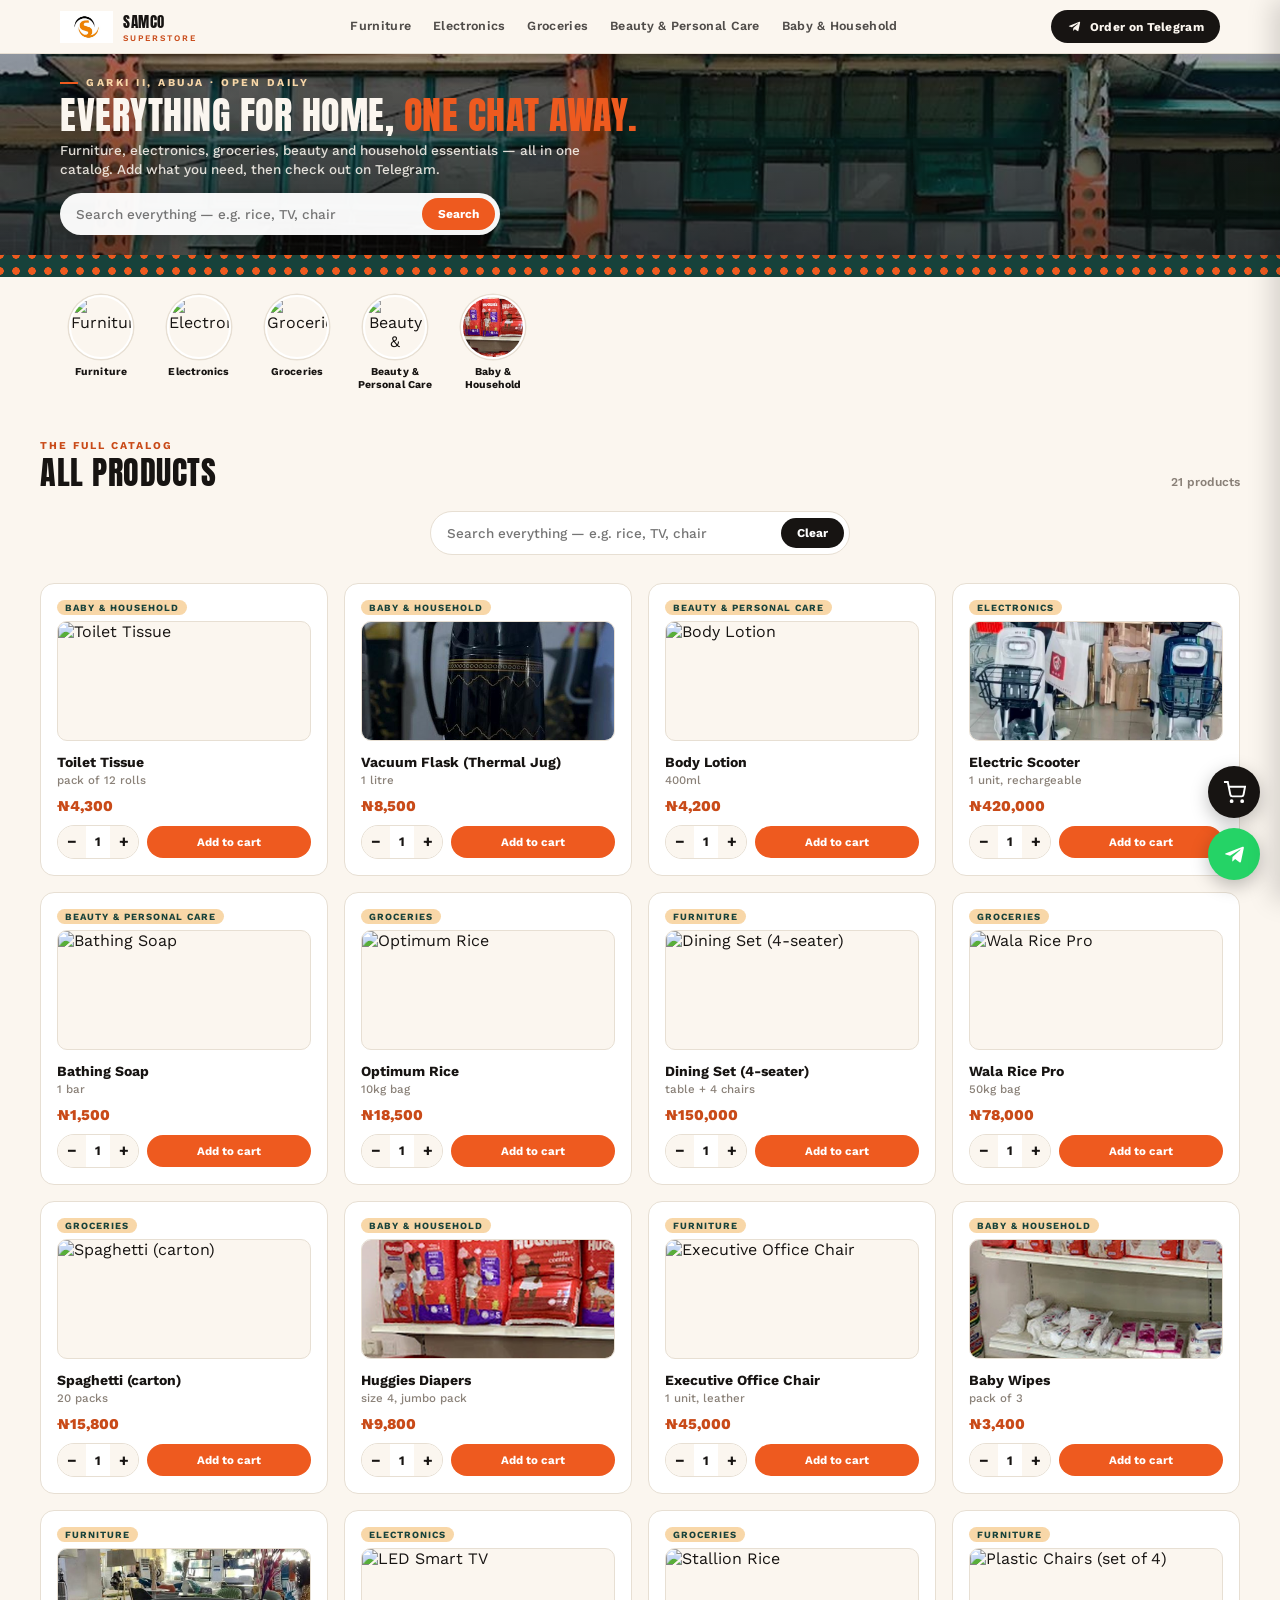
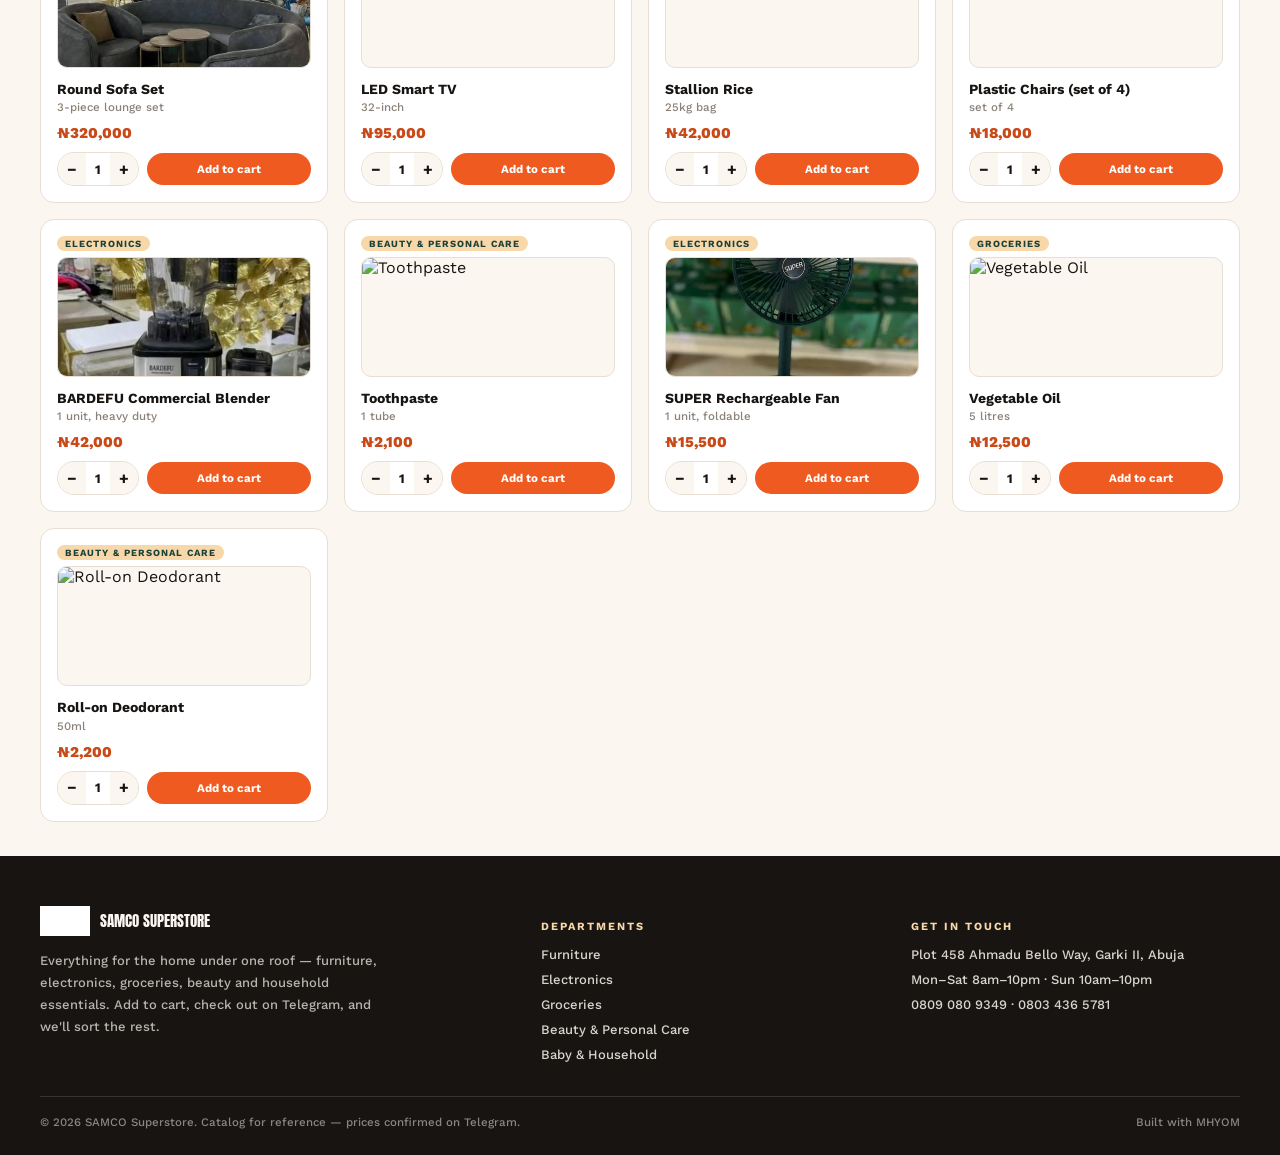
==== index.html @ 0a46cebc "Deploy static site directly from root" ====
<!DOCTYPE html>
<html lang="en">
<head>
<meta charset="UTF-8">
<meta name="viewport" content="width=device-width, initial-scale=1.0">
<title>SAMCO Superstore — Shop the Catalog</title>
<link rel="preconnect" href="https://fonts.googleapis.com">
<link href="https://fonts.googleapis.com/css2?family=Anton&family=Work+Sans:ital,wght@0,400;0,500;0,600;0,700;0,800;1,500&display=swap" rel="stylesheet">
<link rel="stylesheet" href="css/style.css">
</head>
<body>

<div class="nav">
  <div class="nav-inner">
    <div class="brand">
      <img src="assets/logo.jpg" alt="SAMCO Superstore logo">
      <div class="brand-text">SAMCO<span>SUPERSTORE</span></div>
    </div>
    <div class="nav-links" id="navLinks">
      <a href="furniture.html">Furniture</a>
      <a href="electronics.html">Electronics</a>
      <a href="groceries.html">Groceries</a>
      <a href="beauty.html">Beauty &amp; Personal Care</a>
      <a href="baby.html">Baby &amp; Household</a>
      <a href="#" class="nav-cta-mobile tg-generic" target="_blank" rel="noopener">
        <svg viewBox="0 0 24 24" fill="currentColor" width="15" height="15"><path d="M9.78 18.65l.28-4.23 7.68-6.92c.34-.31-.07-.46-.52-.19L7.74 13.3 3.64 12c-.88-.25-.89-.86.2-1.3l15.97-6.16c.73-.33 1.43.18 1.15 1.3l-2.72 12.81c-.19.91-.74 1.13-1.5.71l-4.14-3.05-2 1.92c-.22.22-.41.42-.82.42z"/></svg>
        Order on Telegram
      </a>
    </div>
    <a class="nav-cta tg-generic" href="#" target="_blank" rel="noopener">
      <svg viewBox="0 0 24 24" fill="currentColor" width="15" height="15"><path d="M9.78 18.65l.28-4.23 7.68-6.92c.34-.31-.07-.46-.52-.19L7.74 13.3 3.64 12c-.88-.25-.89-.86.2-1.3l15.97-6.16c.73-.33 1.43.18 1.15 1.3l-2.72 12.81c-.19.91-.74 1.13-1.5.71l-4.14-3.05-2 1.92c-.22.22-.41.42-.82.42z"/></svg>
      Order on Telegram
    </a>
    <button class="burger" aria-label="menu"><span></span><span></span><span></span></button>
  </div>
</div>

<div class="hero">
  <div class="hero-inner">
    <div class="eyebrow">Garki II, Abuja &middot; Open daily</div>
    <h1>Everything for home, <em>one chat away.</em></h1>
    <p class="lede">Furniture, electronics, groceries, beauty and household essentials — all in one catalog. Add what you need, then check out on Telegram.</p>
    <form class="hero-search" id="heroSearchForm">
      <input id="heroSearchInput" type="text" placeholder="Search everything — e.g. rice, TV, chair">
      <button type="submit">Search</button>
    </form>
  </div>
</div>
<div class="perf-strip"></div>

<div class="cat-strip-wrap">
  <div class="cat-strip" id="catStrip"></div>
</div>

<section id="products">
  <div class="wrap">
    <div class="section-head">
      <div>
        <span class="tag">The full catalog</span>
        <h2>All products</h2>
      </div>
      <span class="result-count" id="resultCount"></span>
    </div>
    <div class="search-row" id="mainSearchRow">
      <input id="searchInput" type="text" placeholder="Search everything — e.g. rice, TV, chair">
      <button id="clearSearch">Clear</button>
    </div>
    <div class="prod-grid" id="allProductsGrid"></div>
    <p class="no-results" id="noResults">No products match your search. Try a different word, or ask us on Telegram — we probably still have it.</p>
  </div>
</section>

<footer>
  <div class="foot-grid">
    <div>
      <div class="foot-brand">
        <img src="assets/logo.jpg" alt="SAMCO Superstore logo">
        <span>SAMCO SUPERSTORE</span>
      </div>
      <p>Everything for the home under one roof — furniture, electronics, groceries, beauty and household essentials. Add to cart, check out on Telegram, and we'll sort the rest.</p>
    </div>
    <div>
      <h4>Departments</h4>
      <ul>
        <li><a href="furniture.html">Furniture</a></li>
        <li><a href="electronics.html">Electronics</a></li>
        <li><a href="groceries.html">Groceries</a></li>
        <li><a href="beauty.html">Beauty &amp; Personal Care</a></li>
        <li><a href="baby.html">Baby &amp; Household</a></li>
      </ul>
    </div>
    <div>
      <h4>Get in touch</h4>
      <ul>
        <li>Plot 458 Ahmadu Bello Way, Garki II, Abuja</li>
        <li>Mon–Sat 8am–10pm &middot; Sun 10am–10pm</li>
        <li>0809 080 9349 &middot; 0803 436 5781</li>
      </ul>
    </div>
  </div>
  <div class="foot-bottom">
    <span>&copy; <span id="year"></span> SAMCO Superstore. Catalog for reference — prices confirmed on Telegram.</span>
    <span>Built with MHYOM</span>
  </div>
</footer>

<!-- Cart -->
<div class="cart-overlay" id="cartOverlay"></div>
<div class="cart-drawer" id="cartDrawer">
  <div class="cart-drawer-head">
    <h3>Your order</h3>
    <button class="cart-close-btn" id="cartCloseBtn">&times;</button>
  </div>
  <div class="cart-items-list" id="cartItemsList"></div>
  <p class="cart-empty-msg" id="cartEmptyMsg">Your cart is empty. Add a few things first.</p>
  <div class="cart-drawer-foot">
    <div class="cart-total-row"><span>Total</span><span id="cartTotalAmount">₦0</span></div>
    <button class="cart-checkout-btn" id="cartCheckoutBtn">Checkout on Telegram</button>
    <p class="cart-hint">We'll copy your order — just paste it into the chat.</p>
  </div>
</div>

<button class="float-cart" id="cartFloatBtn" aria-label="View cart">
  <svg viewBox="0 0 24 24" fill="none" stroke="currentColor" stroke-width="2"><circle cx="9" cy="21" r="1"/><circle cx="20" cy="21" r="1"/><path d="M1 1h4l2.68 13.39a2 2 0 0 0 2 1.61h9.72a2 2 0 0 0 2-1.61L23 6H6"/></svg>
  <span class="cart-badge" id="cartBadge">0</span>
</button>

<a href="#" class="float-wa tg-generic" target="_blank" rel="noopener" aria-label="Chat on Telegram">
  <svg viewBox="0 0 24 24" fill="currentColor"><path d="M9.78 18.65l.28-4.23 7.68-6.92c.34-.31-.07-.46-.52-.19L7.74 13.3 3.64 12c-.88-.25-.89-.86.2-1.3l15.97-6.16c.73-.33 1.43.18 1.15 1.3l-2.72 12.81c-.19.91-.74 1.13-1.5.71l-4.14-3.05-2 1.92c-.22.22-.41.42-.82.42z"/></svg>
</a>

<script src="js/catalog.js"></script>
<script>
  const SHUFFLED = shuffle(PRODUCTS);
  const grid = document.getElementById("allProductsGrid");
  const noResults = document.getElementById("noResults");
  const countEl = document.getElementById("resultCount");

  function shuffle(arr){
    const a = arr.slice();
    for (let i = a.length - 1; i > 0; i--) {
      const j = Math.floor(Math.random() * (i + 1));
      [a[i], a[j]] = [a[j], a[i]];
    }
    return a;
  }

  function applySearch(q){
    const list = q ? PRODUCTS.filter(p => p.name.toLowerCase().includes(q.toLowerCase())) : SHUFFLED;
    renderGrid(grid, noResults, countEl, list, true);
  }

  renderCategoryStrip(document.getElementById("catStrip"));

  const params = new URLSearchParams(window.location.search);
  const initialQ = params.get("q") || "";
  const searchInput = document.getElementById("searchInput");
  searchInput.value = initialQ;
  applySearch(initialQ);
  if (initialQ) document.getElementById("products").scrollIntoView({ behavior: "smooth" });

  searchInput.addEventListener("input", () => applySearch(searchInput.value.trim()));
  document.getElementById("clearSearch").addEventListener("click", () => {
    searchInput.value = "";
    applySearch("");
  });
</script>
</body>
</html>
---- css/style.css ----
:root{
  --orange:#EE5A1F;
  --orange-dim:#C94A18;
  --ink:#171412;
  --cream:#FBF6EF;
  --teal:#17423B;
  --grey:#E7DFD3;
  --amber:#F8D7A8;
  --card:#FFFFFF;
  --radius:14px;
}
*{box-sizing:border-box;}
html{scroll-behavior:smooth;}
body{
  margin:0;
  background:var(--cream);
  color:var(--ink);
  font-family:'Work Sans',system-ui,-apple-system,sans-serif;
  font-weight:400;
  -webkit-font-smoothing:antialiased;
}
h1,h2,h3,.display{
  font-family:'Anton',sans-serif;
  font-weight:400;
  text-transform:uppercase;
  letter-spacing:0.5px;
  line-height:0.95;
  margin:0;
}
a{color:inherit;text-decoration:none;}
img{display:block;max-width:100%;}
button{font-family:inherit;cursor:pointer;}

/* ---------- NAV ---------- */
.nav{
  position:sticky;top:0;z-index:50;
  background:rgba(251,246,239,0.95);
  backdrop-filter:blur(8px);
  border-bottom:1px solid var(--grey);
}
.nav-inner{
  max-width:1200px;margin:0 auto;
  display:flex;align-items:center;justify-content:space-between;
  padding:10px 20px;gap:16px;
}
.brand{display:flex;align-items:center;gap:10px;}
.brand img{height:32px;width:auto;}
.brand-text{font-family:'Anton';font-size:15px;letter-spacing:0.5px;}
.brand-text span{display:block;font-family:'Work Sans';font-weight:600;font-size:8.5px;letter-spacing:2px;color:var(--orange-dim);}
.nav-links{display:flex;gap:22px;font-weight:600;font-size:12.5px;letter-spacing:0.3px;}
.nav-links a{opacity:0.75;transition:opacity .15s;padding:6px 0;border-bottom:2px solid transparent;white-space:nowrap;}
.nav-links a:hover{opacity:1;border-color:var(--orange);}
.nav-links a.active{opacity:1;border-color:var(--orange);}
.nav-cta{
  display:flex;align-items:center;gap:8px;
  background:var(--ink);color:var(--cream);
  padding:9px 16px;border-radius:999px;font-weight:700;font-size:12px;
  letter-spacing:0.3px;white-space:nowrap;transition:background .15s;
}
.nav-cta:hover{background:var(--orange-dim);}
.burger{display:none;background:none;border:0;padding:8px;}
.burger span{display:block;width:22px;height:2px;background:var(--ink);margin:5px 0;}

/* ---------- COMPACT HERO ---------- */
.hero{
  position:relative;
  background:#0e0d0b url('../assets/hero.jpg') center 55%/cover no-repeat;
}
.hero::before{
  content:"";position:absolute;inset:0;
  background:linear-gradient(180deg, rgba(10,8,6,0.35) 0%, rgba(10,8,6,0.62) 100%);
}
.hero-inner{position:relative;max-width:1200px;margin:0 auto;padding:22px 20px 20px;width:100%;color:var(--cream);}
.eyebrow{
  font-weight:700;font-size:10.5px;letter-spacing:2.5px;text-transform:uppercase;
  color:var(--amber);margin-bottom:8px;display:flex;align-items:center;gap:8px;
}
.eyebrow::before{content:"";width:18px;height:2px;background:var(--orange);display:inline-block;}
.hero h1{font-size:clamp(24px,5vw,38px);max-width:820px;}
.hero h1 em{font-style:normal;color:var(--orange);}
.hero p.lede{font-size:13.5px;max-width:520px;margin-top:8px;opacity:0.88;line-height:1.4;font-weight:500;}

.hero-search{
  display:flex;align-items:center;background:rgba(255,255,255,0.96);
  border-radius:999px;padding:5px 5px 5px 16px;max-width:440px;margin-top:14px;
  box-shadow:0 4px 14px rgba(0,0,0,0.18);
}
.hero-search input{border:0;outline:0;flex:1;font-family:'Work Sans';font-size:13.5px;font-weight:500;background:transparent;padding:8px 0;color:var(--ink);}
.hero-search button{background:var(--orange);color:#fff;border:0;border-radius:999px;padding:9px 16px;font-size:12px;font-weight:700;}

.perf-strip{
  height:22px;width:100%;background:var(--teal);
  background-image:radial-gradient(circle, var(--orange) 0 3.5px, transparent 4px);
  background-size:16px 16px;background-position:8px 8px;
}

/* ---------- CATEGORY STRIP ---------- */
.cat-strip-wrap{padding:16px 0 4px;}
.cat-strip{
  display:flex;gap:16px;overflow-x:auto;padding:2px 20px 10px;
  max-width:1200px;margin:0 auto;
  scroll-snap-type:x proximity;
  -webkit-overflow-scrolling:touch;
  scrollbar-width:thin;
}
.cat-strip::-webkit-scrollbar{height:5px;}
.cat-strip::-webkit-scrollbar-thumb{background:var(--grey);border-radius:10px;}
.cat-chip{flex:0 0 auto;width:82px;text-align:center;scroll-snap-align:start;}
.cat-chip .thumb{
  width:64px;height:64px;border-radius:50%;object-fit:cover;
  border:2.5px solid var(--card);box-shadow:0 0 0 1.5px var(--grey);
  margin:0 auto;transition:box-shadow .15s;
}
.cat-chip:hover .thumb{box-shadow:0 0 0 1.5px var(--orange);}
.cat-chip span{display:block;font-size:10.5px;font-weight:700;margin-top:6px;line-height:1.25;letter-spacing:0.1px;}

/* ---------- SECTION SHELL ---------- */
section{padding:34px 20px;}
.wrap{max-width:1200px;margin:0 auto;}
.section-head{display:flex;justify-content:space-between;align-items:flex-end;gap:20px;margin-bottom:22px;flex-wrap:wrap;}
.section-head h2{font-size:clamp(22px,3.4vw,32px);}
.section-head .tag{
  font-weight:700;font-size:10.5px;letter-spacing:2px;text-transform:uppercase;
  color:var(--orange-dim);margin-bottom:6px;display:block;
}
.section-sub{color:#5b544c;font-size:13.5px;max-width:420px;font-weight:500;}
.result-count{font-size:12px;color:#8a8178;font-weight:600;}

/* ---------- PRODUCT GRID ---------- */
.prod-grid{display:grid;grid-template-columns:repeat(4,1fr);gap:16px;}
.prod-card{
  background:var(--card);border:1px solid var(--grey);border-radius:var(--radius);
  padding:16px;display:flex;flex-direction:column;transition:border-color .15s,transform .15s;
}
.prod-card:hover{border-color:var(--orange);transform:translateY(-2px);}
.prod-thumb{
  height:120px;border-radius:10px;background:var(--cream);
  display:flex;align-items:center;justify-content:center;margin-bottom:12px;
  border:1px solid var(--grey);overflow:hidden;
}
.prod-thumb svg{width:52px;height:52px;}
.prod-thumb img{width:100%;height:100%;object-fit:cover;}
.cat-pill{
  display:inline-block;font-size:9.5px;font-weight:700;letter-spacing:1px;text-transform:uppercase;
  color:var(--teal);background:var(--amber);padding:2px 8px;border-radius:999px;margin-bottom:6px;width:fit-content;
}
.prod-name{font-weight:700;font-size:14px;line-height:1.3;margin-bottom:2px;}
.prod-unit{font-size:11.5px;color:#8a8178;font-weight:500;margin-bottom:10px;}
.prod-bottom{margin-top:auto;display:flex;align-items:center;justify-content:space-between;gap:8px;}
.prod-price{font-weight:800;font-size:15px;}
.prod-price .naira{color:var(--orange-dim);}
.order-btn{
  display:flex;align-items:center;justify-content:center;gap:6px;
  background:var(--ink);color:#fff;border-radius:999px;padding:9px 14px;
  font-size:11.5px;font-weight:700;width:100%;margin-top:10px;transition:background .15s;
}
.order-btn:hover{background:#25D366;}
.order-btn svg{width:13px;height:13px;}

/* ---------- SEARCH BAR ---------- */
.search-row{display:flex;align-items:center;background:#fff;border:1.5px solid var(--grey);border-radius:999px;padding:5px 5px 5px 16px;max-width:420px;margin:0 auto 28px;}
.search-row input{border:0;outline:0;flex:1;font-family:'Work Sans';font-size:13.5px;font-weight:500;background:transparent;padding:8px 0;}
.search-row button{background:var(--ink);color:#fff;border:0;border-radius:999px;padding:8px 16px;font-size:12px;font-weight:700;}
.no-results{display:none;text-align:center;padding:26px;color:#8a8178;font-weight:600;font-size:13.5px;}

/* ---------- FOOTER ---------- */
footer{background:var(--ink);color:var(--cream);padding:50px 20px 26px;}
.foot-grid{max-width:1200px;margin:0 auto;display:grid;grid-template-columns:1.4fr 1fr 1fr;gap:40px;padding-bottom:34px;border-bottom:1px solid rgba(251,246,239,0.14);}
.foot-brand{display:flex;align-items:center;gap:10px;margin-bottom:14px;}
.foot-brand img{height:30px;filter:brightness(0) invert(1);}
.foot-brand span{font-family:'Anton';font-size:15px;}
footer p{font-size:13px;line-height:1.7;opacity:0.7;max-width:340px;font-weight:500;}
footer h4{font-family:'Work Sans';font-weight:700;font-size:11px;letter-spacing:2px;text-transform:uppercase;color:var(--amber);margin-bottom:14px;}
footer ul{list-style:none;padding:0;margin:0;display:flex;flex-direction:column;gap:10px;font-size:13px;font-weight:500;opacity:0.85;}
.foot-bottom{max-width:1200px;margin:0 auto;padding-top:18px;display:flex;justify-content:space-between;flex-wrap:wrap;gap:10px;font-size:11.5px;opacity:0.5;font-weight:500;}

/* ---------- FLOATING WHATSAPP ---------- */
.float-wa{
  position:fixed;bottom:20px;right:20px;z-index:60;
  background:#25D366;color:#fff;width:52px;height:52px;border-radius:50%;
  display:flex;align-items:center;justify-content:center;box-shadow:0 6px 18px rgba(0,0,0,0.25);
  transition:transform .15s;
}
.float-wa:hover{transform:scale(1.07);}
.float-wa svg{width:25px;height:25px;}

/* ---------- QUANTITY STEPPER + ADD TO CART ---------- */
.qty-row{display:flex;gap:8px;margin-top:10px;align-items:center;}
.qty-stepper{
  display:flex;align-items:center;border:1.5px solid var(--grey);border-radius:999px;
  overflow:hidden;flex-shrink:0;
}
.qty-btn{
  background:var(--cream);border:0;width:28px;height:32px;font-size:16px;font-weight:700;
  color:var(--ink);cursor:pointer;
}
.qty-val{width:24px;text-align:center;font-size:13px;font-weight:700;}
.add-btn{
  flex:1;background:var(--orange);color:#fff;border:0;border-radius:999px;
  font-size:11.5px;font-weight:700;padding:0 10px;height:32px;transition:background .15s;
}
.add-btn:hover{background:var(--orange-dim);}

/* ---------- FLOATING CART BUTTON ---------- */
.float-cart{
  position:fixed;bottom:82px;right:20px;z-index:60;
  background:var(--ink);color:#fff;width:52px;height:52px;border-radius:50%;
  display:flex;align-items:center;justify-content:center;box-shadow:0 6px 18px rgba(0,0,0,0.25);
  transition:transform .15s;border:0;cursor:pointer;
}
.float-cart:hover{transform:scale(1.07);}
.float-cart svg{width:23px;height:23px;}
.cart-badge{
  position:absolute;top:-4px;right:-4px;background:var(--orange);color:#fff;
  font-size:10.5px;font-weight:800;width:20px;height:20px;border-radius:50%;
  display:none;align-items:center;justify-content:center;border:2px solid var(--cream);
}

/* ---------- CART DRAWER ---------- */
.cart-overlay{
  position:fixed;inset:0;background:rgba(10,8,6,0.5);z-index:80;
  opacity:0;pointer-events:none;transition:opacity .2s;
}
.cart-overlay.open{opacity:1;pointer-events:auto;}
.cart-drawer{
  position:fixed;top:0;right:0;bottom:0;width:min(400px,92vw);background:var(--cream);
  z-index:81;transform:translateX(100%);transition:transform .25s;
  display:flex;flex-direction:column;box-shadow:-8px 0 24px rgba(0,0,0,0.15);
}
.cart-drawer.open{transform:translateX(0);}
.cart-drawer-head{
  display:flex;align-items:center;justify-content:space-between;
  padding:18px 20px;border-bottom:1px solid var(--grey);
}
.cart-drawer-head h3{font-size:18px;}
.cart-close-btn{background:none;border:0;font-size:22px;cursor:pointer;color:var(--ink);padding:4px 8px;}
.cart-items-list{flex:1;overflow-y:auto;padding:12px 20px;}
.cart-row{display:flex;gap:10px;align-items:center;padding:12px 0;border-bottom:1px solid var(--grey);}
.cart-row-thumb{width:52px;height:52px;border-radius:8px;object-fit:cover;flex-shrink:0;border:1px solid var(--grey);}
.cart-row-info{flex:1;min-width:0;}
.cart-row-name{font-size:13px;font-weight:700;line-height:1.3;}
.cart-row-price{font-size:11.5px;color:#8a8178;font-weight:500;}
.cart-row-qty{display:flex;align-items:center;gap:8px;flex-shrink:0;}
.cart-row-qty button{
  width:26px;height:26px;border-radius:50%;border:1.5px solid var(--grey);background:#fff;
  font-weight:700;cursor:pointer;font-size:14px;
}
.cart-row-qty span{font-weight:700;font-size:13px;width:16px;text-align:center;}
.cart-empty-msg{text-align:center;color:#8a8178;font-weight:600;font-size:13.5px;padding:40px 0;}
.cart-drawer-foot{padding:18px 20px;border-top:1px solid var(--grey);}
.cart-total-row{display:flex;justify-content:space-between;align-items:center;margin-bottom:14px;font-weight:800;font-size:16px;}
.cart-checkout-btn{
  width:100%;background:#25D366;color:#fff;border:0;border-radius:999px;
  padding:14px;font-weight:700;font-size:14px;cursor:pointer;transition:background .15s;
}
.cart-checkout-btn:hover{background:#1fb955;}
.cart-hint{font-size:11px;color:#8a8178;text-align:center;margin-top:8px;font-weight:500;}

@media (max-width:920px){
  .nav-links{display:none;}
  .nav-cta{display:none;}
  .burger{display:block;}
  .prod-grid{grid-template-columns:repeat(2,1fr);}
  .foot-grid{grid-template-columns:1fr;gap:26px;}
}
.nav-links .nav-cta-mobile{display:none;}
@media (max-width:920px){
  .nav-links.open{
    display:flex;flex-direction:column;gap:0;
    position:absolute;top:100%;left:0;right:0;
    background:#FBF6EF;padding:8px 20px 18px;
    border-bottom:1px solid var(--grey);
  }
  .nav-links.open a{padding:12px 0;border-bottom:1px solid var(--grey);opacity:1;}
  .nav-links.open a:last-child{border-bottom:0;}
  .nav-links .nav-cta-mobile{
    display:flex;align-items:center;gap:8px;justify-content:center;
    background:var(--ink);color:var(--cream);border-radius:999px;
    padding:12px 16px;font-weight:700;margin-top:10px;border:0;
  }
}
@media (max-width:640px){ .brand-text{font-size:13px;} }
@media (max-width:520px){
  .prod-grid{grid-template-columns:1fr 1fr;gap:10px;}
  section{padding:26px 16px;}
  .hero-inner{padding:18px 16px 16px;}
}
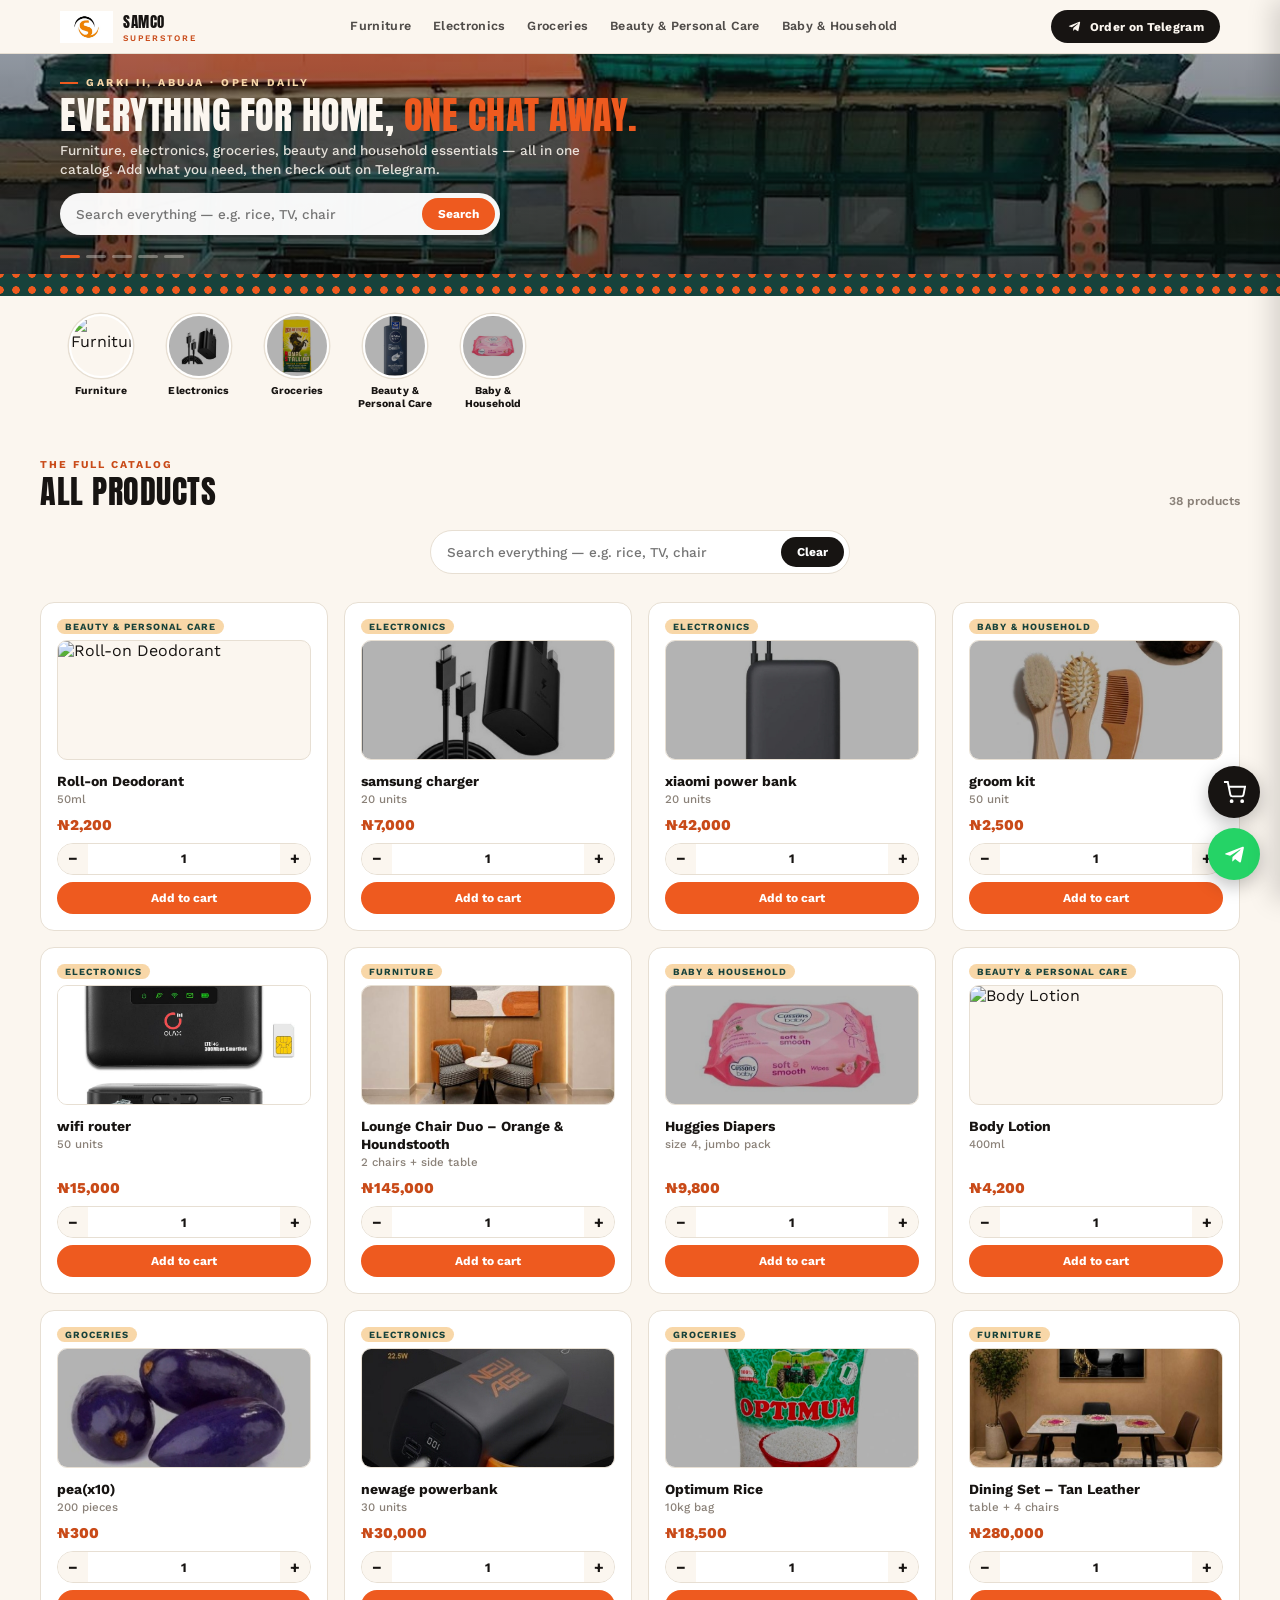
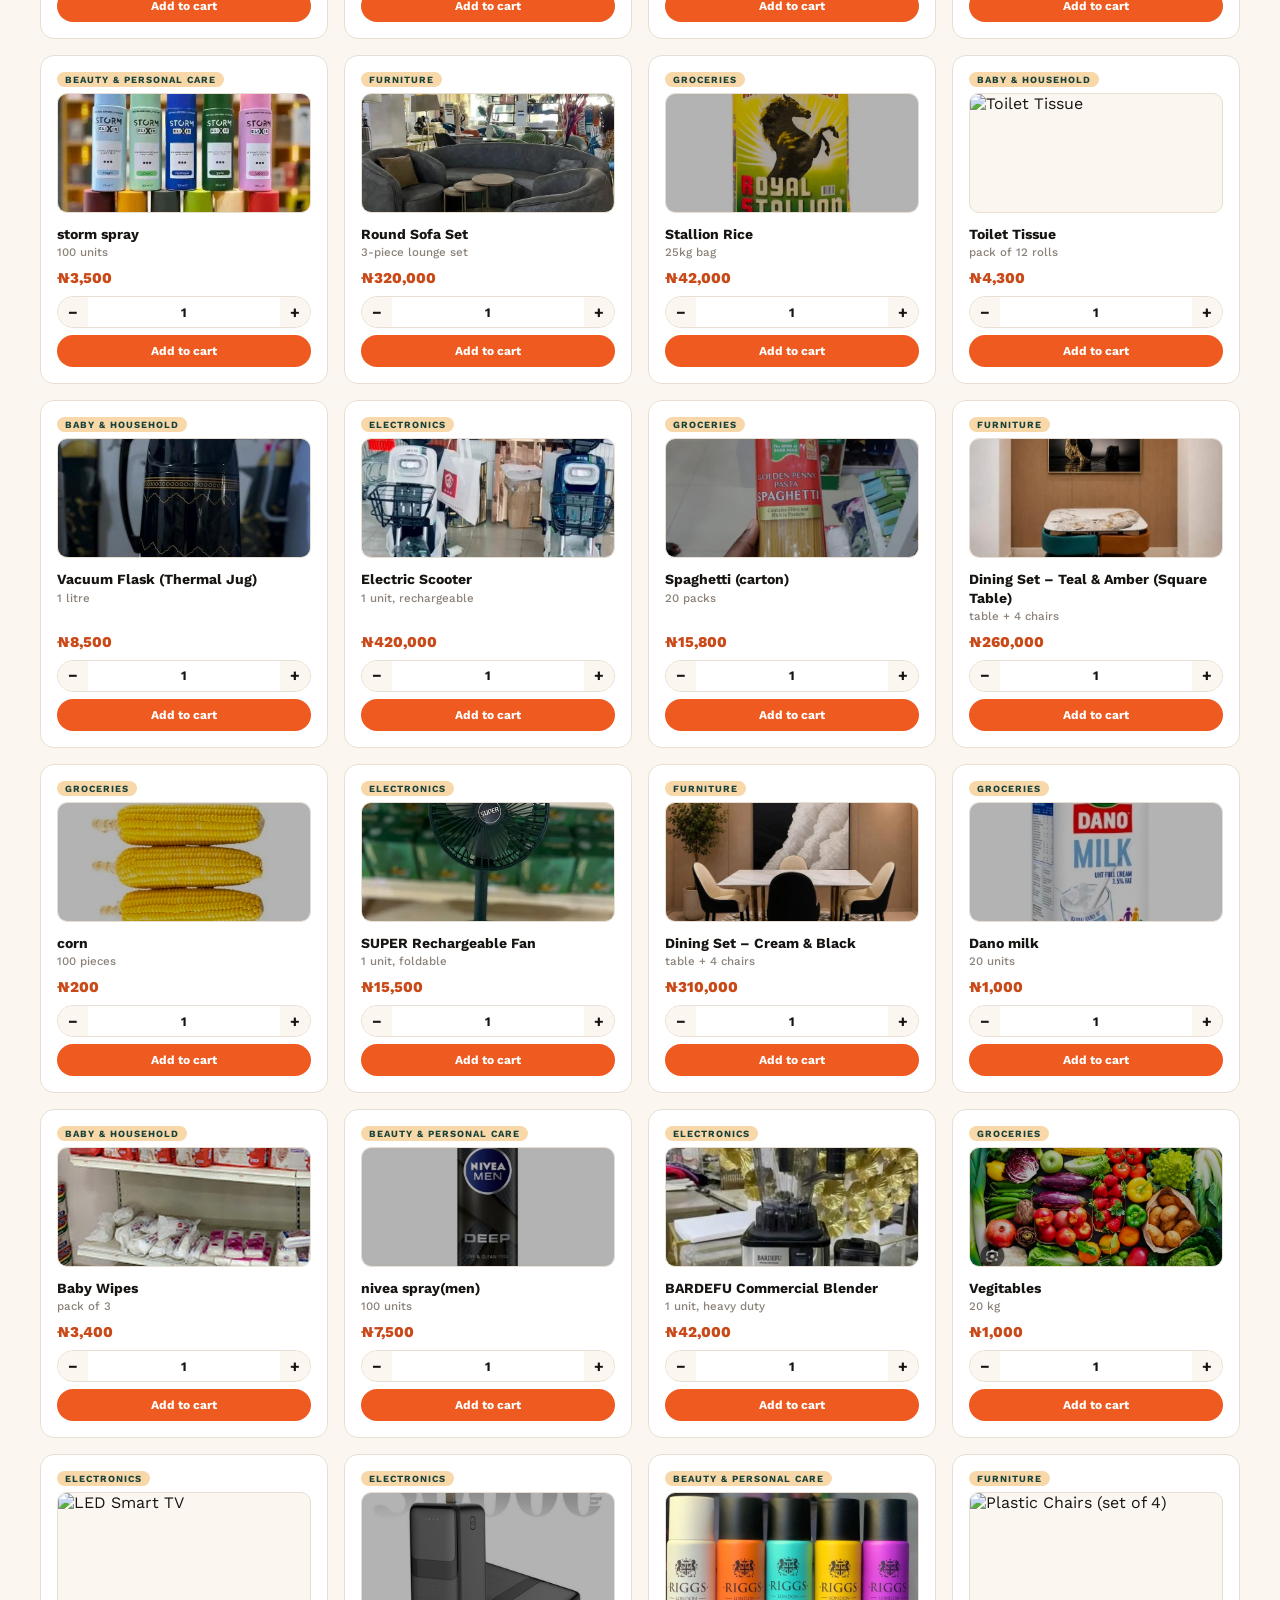
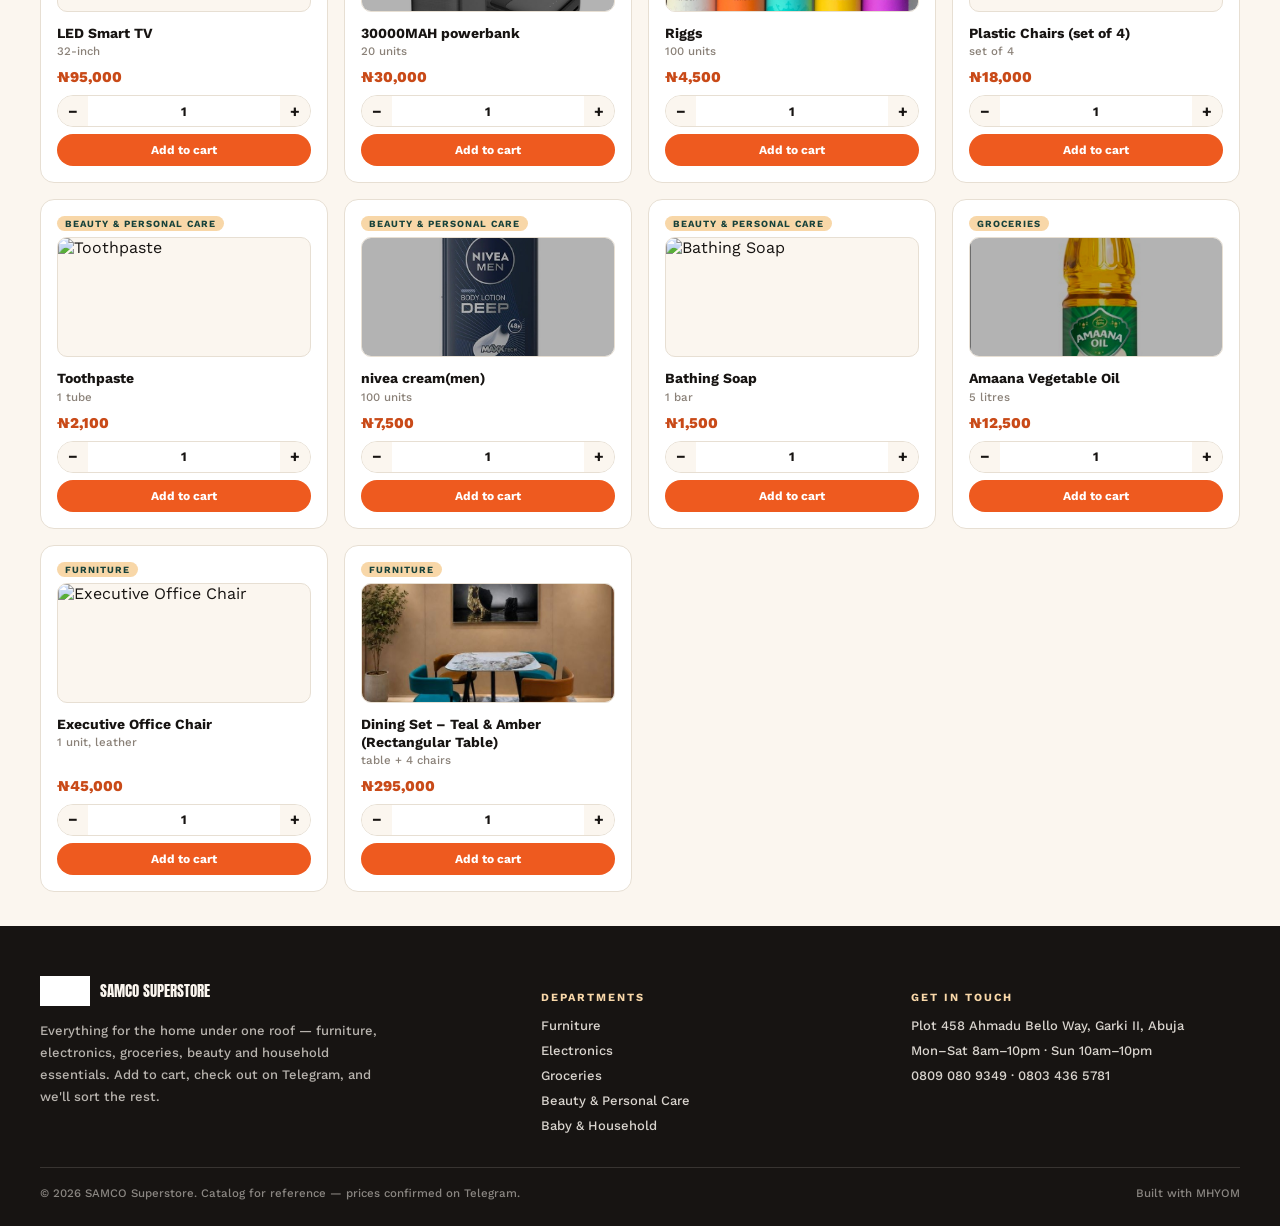
==== commit e08b7c4a: "Restructure project files to root and clean up site directory" ====
--- a/index.html
+++ b/index.html
@@ -36,6 +36,13 @@
 </div>
 
 <div class="hero">
+  <div class="hero-slides">
+    <img class="hero-slide" src="assets/hero.jpg" alt="SAMCO Superstore storefront">
+    <img class="hero-slide" src="assets/groceries.jpg" alt="Groceries aisle">
+    <img class="hero-slide" src="assets/hero-furniture.jpg" alt="Furniture showroom">
+    <img class="hero-slide" src="assets/beauty.jpg" alt="Beauty and personal care section">
+    <img class="hero-slide" src="assets/baby.jpg" alt="Baby and household aisle">
+  </div>
   <div class="hero-inner">
     <div class="eyebrow">Garki II, Abuja &middot; Open daily</div>
     <h1>Everything for home, <em>one chat away.</em></h1>
@@ -44,6 +51,13 @@
       <input id="heroSearchInput" type="text" placeholder="Search everything — e.g. rice, TV, chair">
       <button type="submit">Search</button>
     </form>
+  </div>
+  <div class="hero-dots">
+    <button class="hero-dot" aria-label="Slide 1"></button>
+    <button class="hero-dot" aria-label="Slide 2"></button>
+    <button class="hero-dot" aria-label="Slide 3"></button>
+    <button class="hero-dot" aria-label="Slide 4"></button>
+    <button class="hero-dot" aria-label="Slide 5"></button>
   </div>
 </div>
 <div class="perf-strip"></div>
--- a/css/style.css
+++ b/css/style.css
@@ -64,13 +64,28 @@
 /* ---------- COMPACT HERO ---------- */
 .hero{
   position:relative;
-  background:#0e0d0b url('../assets/hero.jpg') center 55%/cover no-repeat;
-}
+  background:#0e0d0b;
+  overflow:hidden;
+}
+.hero-slides{position:absolute;inset:0;}
+.hero-slide{
+  position:absolute;inset:0;width:100%;height:100%;object-fit:cover;object-position:center 50%;
+  opacity:0;transition:opacity 1.4s ease;
+}
+.hero-slide.active{opacity:1;}
 .hero::before{
-  content:"";position:absolute;inset:0;
+  content:"";position:absolute;inset:0;z-index:1;
   background:linear-gradient(180deg, rgba(10,8,6,0.35) 0%, rgba(10,8,6,0.62) 100%);
 }
-.hero-inner{position:relative;max-width:1200px;margin:0 auto;padding:22px 20px 20px;width:100%;color:var(--cream);}
+.hero-inner{position:relative;z-index:2;max-width:1200px;margin:0 auto;padding:22px 20px 20px;width:100%;color:var(--cream);}
+.hero-dots{
+  position:relative;z-index:2;display:flex;gap:6px;padding:0 20px 16px;max-width:1200px;margin:0 auto;
+}
+.hero-dot{
+  width:20px;height:3px;border-radius:2px;background:rgba(251,246,239,0.35);
+  border:0;padding:0;cursor:pointer;transition:background .2s;
+}
+.hero-dot.active{background:var(--orange);}
 .eyebrow{
   font-weight:700;font-size:10.5px;letter-spacing:2.5px;text-transform:uppercase;
   color:var(--amber);margin-bottom:8px;display:flex;align-items:center;gap:8px;
@@ -109,9 +124,9 @@
 .cat-chip .thumb{
   width:64px;height:64px;border-radius:50%;object-fit:cover;
   border:2.5px solid var(--card);box-shadow:0 0 0 1.5px var(--grey);
-  margin:0 auto;transition:box-shadow .15s;
-}
-.cat-chip:hover .thumb{box-shadow:0 0 0 1.5px var(--orange);}
+  margin:0 auto;transition:box-shadow .2s,transform .2s;
+}
+.cat-chip:hover .thumb{box-shadow:0 0 0 1.5px var(--orange),0 6px 14px rgba(23,20,18,0.12);transform:translateY(-2px);}
 .cat-chip span{display:block;font-size:10.5px;font-weight:700;margin-top:6px;line-height:1.25;letter-spacing:0.1px;}
 
 /* ---------- SECTION SHELL ---------- */
@@ -130,9 +145,9 @@
 .prod-grid{display:grid;grid-template-columns:repeat(4,1fr);gap:16px;}
 .prod-card{
   background:var(--card);border:1px solid var(--grey);border-radius:var(--radius);
-  padding:16px;display:flex;flex-direction:column;transition:border-color .15s,transform .15s;
-}
-.prod-card:hover{border-color:var(--orange);transform:translateY(-2px);}
+  padding:16px;display:flex;flex-direction:column;transition:border-color .2s,transform .2s,box-shadow .2s;
+}
+.prod-card:hover{border-color:var(--orange);transform:translateY(-3px);box-shadow:0 10px 24px rgba(23,20,18,0.08);}
 .prod-thumb{
   height:120px;border-radius:10px;background:var(--cream);
   display:flex;align-items:center;justify-content:center;margin-bottom:12px;
@@ -185,19 +200,21 @@
 .float-wa svg{width:25px;height:25px;}
 
 /* ---------- QUANTITY STEPPER + ADD TO CART ---------- */
-.qty-row{display:flex;gap:8px;margin-top:10px;align-items:center;}
+.qty-row{display:flex;flex-direction:column;gap:7px;margin-top:9px;}
 .qty-stepper{
-  display:flex;align-items:center;border:1.5px solid var(--grey);border-radius:999px;
-  overflow:hidden;flex-shrink:0;
+  display:flex;align-items:center;justify-content:center;gap:2px;
+  border:1.5px solid var(--grey);border-radius:999px;
+  overflow:hidden;width:100%;
 }
 .qty-btn{
-  background:var(--cream);border:0;width:28px;height:32px;font-size:16px;font-weight:700;
-  color:var(--ink);cursor:pointer;
-}
-.qty-val{width:24px;text-align:center;font-size:13px;font-weight:700;}
+  background:var(--cream);border:0;width:30px;height:30px;font-size:16px;font-weight:700;
+  color:var(--ink);cursor:pointer;flex-shrink:0;
+}
+.qty-val{flex:1;text-align:center;font-size:13px;font-weight:700;}
 .add-btn{
-  flex:1;background:var(--orange);color:#fff;border:0;border-radius:999px;
-  font-size:11.5px;font-weight:700;padding:0 10px;height:32px;transition:background .15s;
+  width:100%;background:var(--orange);color:#fff;border:0;border-radius:999px;
+  font-size:12px;font-weight:700;padding:0 10px;height:32px;line-height:32px;
+  white-space:nowrap;overflow:hidden;text-overflow:ellipsis;transition:background .15s;
 }
 .add-btn:hover{background:var(--orange-dim);}
 
@@ -281,7 +298,14 @@
 }
 @media (max-width:640px){ .brand-text{font-size:13px;} }
 @media (max-width:520px){
-  .prod-grid{grid-template-columns:1fr 1fr;gap:10px;}
-  section{padding:26px 16px;}
+  .prod-grid{grid-template-columns:1fr 1fr;gap:9px;}
+  .prod-card{padding:11px;}
+  .prod-thumb{height:100px;margin-bottom:9px;}
+  .cat-pill{margin-bottom:5px;font-size:9px;}
+  .prod-name{font-size:13px;}
+  .prod-unit{margin-bottom:7px;}
+  section{padding:22px 14px;}
   .hero-inner{padding:18px 16px 16px;}
-}
+  .section-head{margin-bottom:16px;}
+  .cat-strip-wrap{padding:12px 0 2px;}
+}
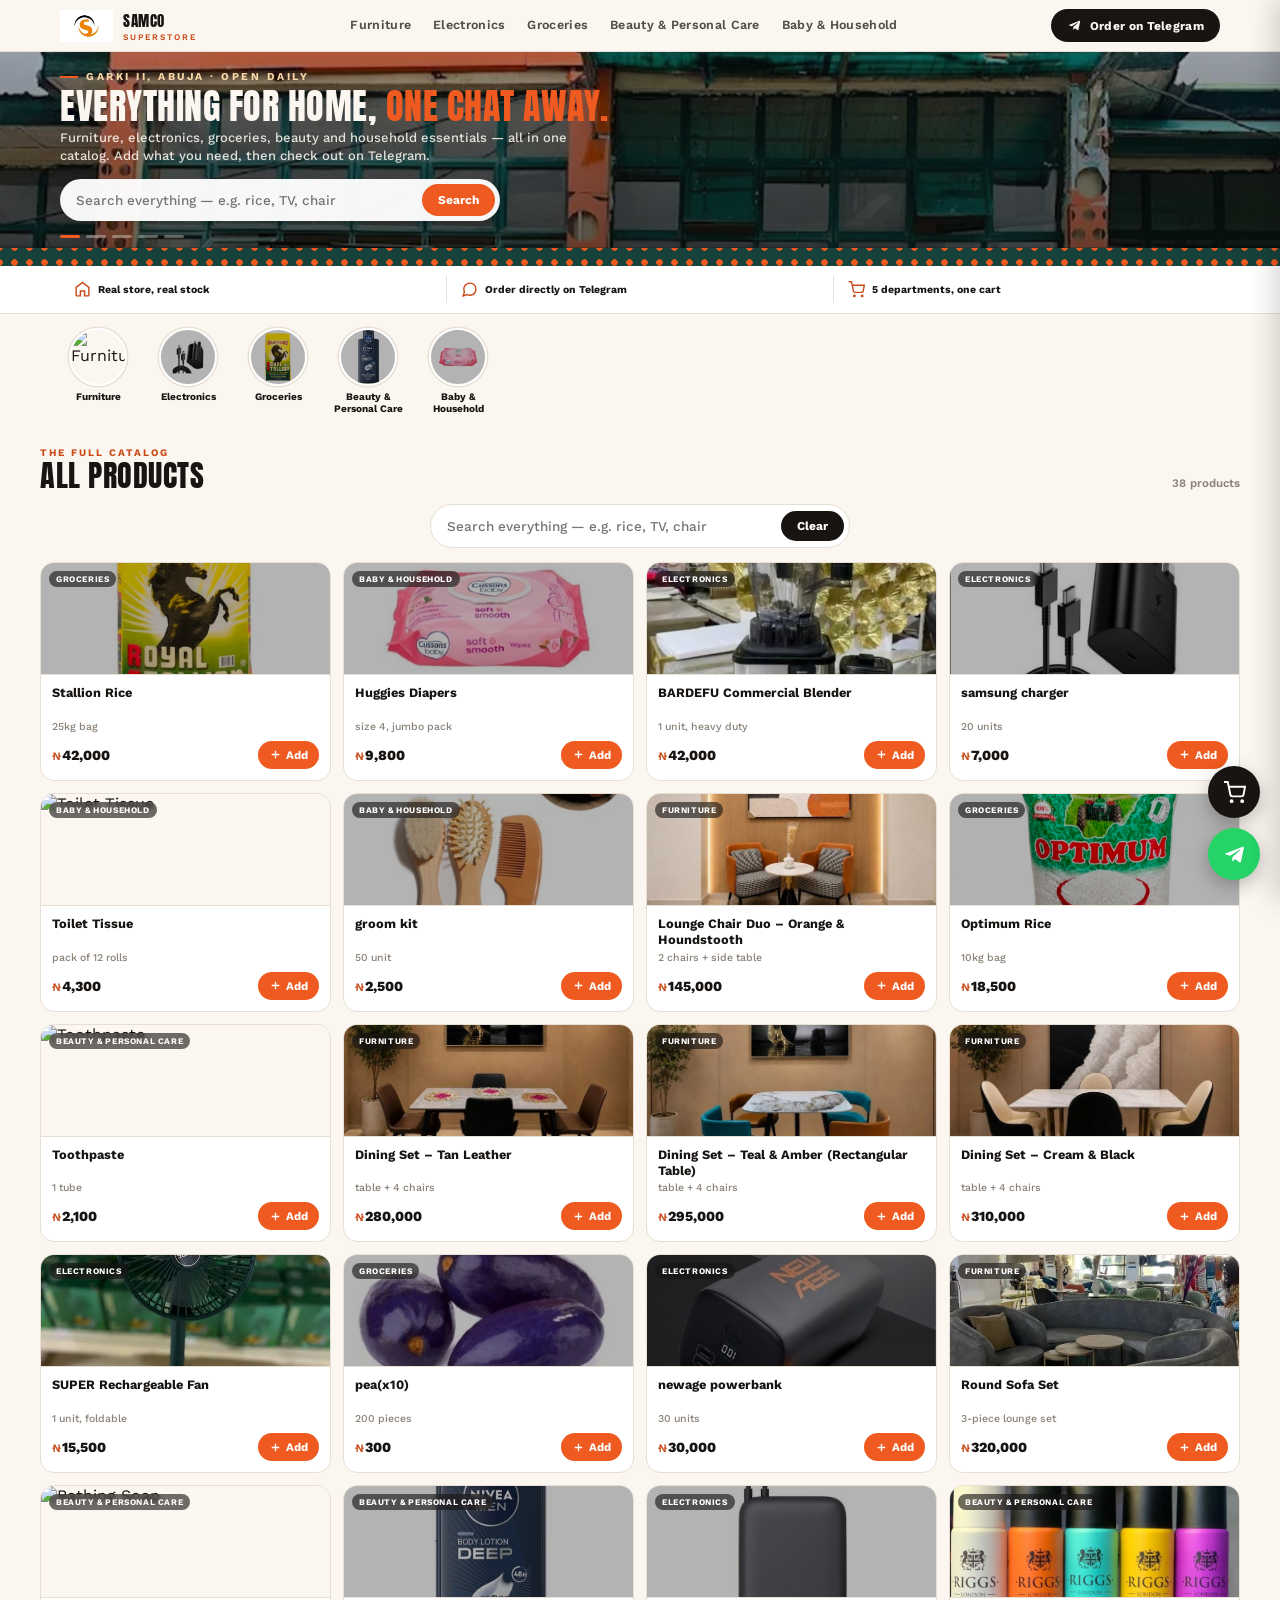
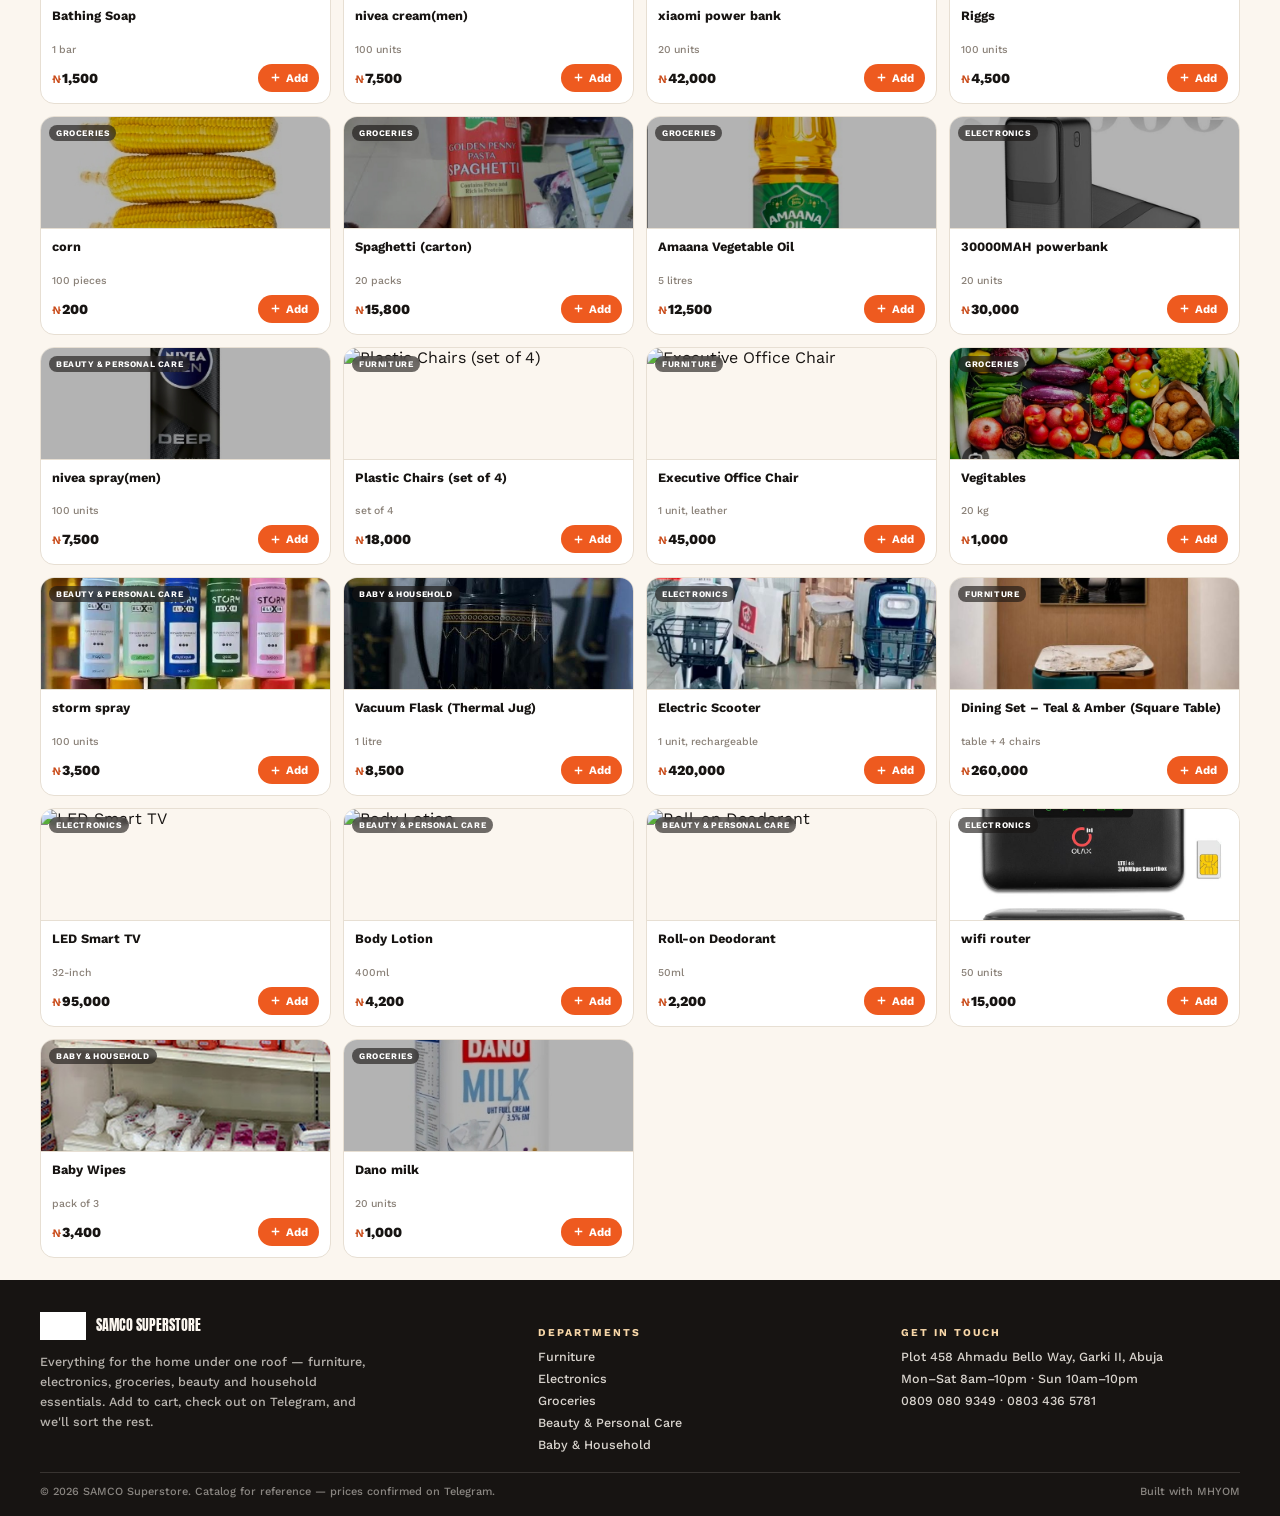
==== commit 880c23b8: "Fix product image cropping — square aspect ratio" ====
--- a/index.html
+++ b/index.html
@@ -62,6 +62,23 @@
 </div>
 <div class="perf-strip"></div>
 
+<div class="trust-strip">
+  <div class="wrap">
+    <div class="trust-item">
+      <svg viewBox="0 0 24 24" fill="none" stroke="currentColor" stroke-width="2"><path d="M3 9l9-7 9 7v11a1 1 0 0 1-1 1h-5v-7H9v7H4a1 1 0 0 1-1-1z"/></svg>
+      <span>Real store, real stock</span>
+    </div>
+    <div class="trust-item">
+      <svg viewBox="0 0 24 24" fill="none" stroke="currentColor" stroke-width="2"><path d="M21 11.5a8.38 8.38 0 0 1-.9 3.8 8.5 8.5 0 0 1-7.6 4.7 8.38 8.38 0 0 1-3.8-.9L3 21l1.9-5.7a8.38 8.38 0 0 1-.9-3.8 8.5 8.5 0 0 1 4.7-7.6 8.38 8.38 0 0 1 3.8-.9h.5a8.48 8.48 0 0 1 8 8v.5z"/></svg>
+      <span>Order directly on Telegram</span>
+    </div>
+    <div class="trust-item">
+      <svg viewBox="0 0 24 24" fill="none" stroke="currentColor" stroke-width="2"><circle cx="9" cy="21" r="1"/><circle cx="20" cy="21" r="1"/><path d="M1 1h4l2.68 13.39a2 2 0 0 0 2 1.61h9.72a2 2 0 0 0 2-1.61L23 6H6"/></svg>
+      <span>5 departments, one cart</span>
+    </div>
+  </div>
+</div>
+
 <div class="cat-strip-wrap">
   <div class="cat-strip" id="catStrip"></div>
 </div>
@@ -118,7 +135,6 @@
   </div>
 </footer>
 
-<!-- Cart -->
 <div class="cart-overlay" id="cartOverlay"></div>
 <div class="cart-drawer" id="cartDrawer">
   <div class="cart-drawer-head">
@@ -145,11 +161,6 @@
 
 <script src="js/catalog.js"></script>
 <script>
-  const SHUFFLED = shuffle(PRODUCTS);
-  const grid = document.getElementById("allProductsGrid");
-  const noResults = document.getElementById("noResults");
-  const countEl = document.getElementById("resultCount");
-
   function shuffle(arr){
     const a = arr.slice();
     for (let i = a.length - 1; i > 0; i--) {
@@ -158,6 +169,11 @@
     }
     return a;
   }
+
+  const SHUFFLED = shuffle(PRODUCTS);
+  const grid = document.getElementById("allProductsGrid");
+  const noResults = document.getElementById("noResults");
+  const countEl = document.getElementById("resultCount");
 
   function applySearch(q){
     const list = q ? PRODUCTS.filter(p => p.name.toLowerCase().includes(q.toLowerCase())) : SHUFFLED;
--- a/css/style.css
+++ b/css/style.css
@@ -8,6 +8,7 @@
   --amber:#F8D7A8;
   --card:#FFFFFF;
   --radius:14px;
+  --ease:cubic-bezier(.22,1,.36,1);
 }
 *{box-sizing:border-box;}
 html{scroll-behavior:smooth;}
@@ -30,6 +31,8 @@
 a{color:inherit;text-decoration:none;}
 img{display:block;max-width:100%;}
 button{font-family:inherit;cursor:pointer;}
+button:active{transform:scale(0.96);}
+.wrap{max-width:1200px;margin:0 auto;}
 
 /* ---------- NAV ---------- */
 .nav{
@@ -41,7 +44,7 @@
 .nav-inner{
   max-width:1200px;margin:0 auto;
   display:flex;align-items:center;justify-content:space-between;
-  padding:10px 20px;gap:16px;
+  padding:9px 20px;gap:16px;
 }
 .brand{display:flex;align-items:center;gap:10px;}
 .brand img{height:32px;width:auto;}
@@ -55,141 +58,150 @@
   display:flex;align-items:center;gap:8px;
   background:var(--ink);color:var(--cream);
   padding:9px 16px;border-radius:999px;font-weight:700;font-size:12px;
-  letter-spacing:0.3px;white-space:nowrap;transition:background .15s;
-}
-.nav-cta:hover{background:var(--orange-dim);}
+  letter-spacing:0.3px;white-space:nowrap;transition:background .15s,transform .15s;
+}
+.nav-cta:hover{background:var(--orange-dim);transform:translateY(-1px);}
 .burger{display:none;background:none;border:0;padding:8px;}
 .burger span{display:block;width:22px;height:2px;background:var(--ink);margin:5px 0;}
 
-/* ---------- COMPACT HERO ---------- */
-.hero{
-  position:relative;
-  background:#0e0d0b;
-  overflow:hidden;
-}
+/* ---------- HERO CAROUSEL ---------- */
+.hero{position:relative;background:#0e0d0b;overflow:hidden;}
 .hero-slides{position:absolute;inset:0;}
 .hero-slide{
   position:absolute;inset:0;width:100%;height:100%;object-fit:cover;object-position:center 50%;
-  opacity:0;transition:opacity 1.4s ease;
-}
-.hero-slide.active{opacity:1;}
+  opacity:0;transition:opacity 1.3s ease;transform:scale(1);
+}
+.hero-slide.active{opacity:1;animation:kenburns 7s ease-out forwards;}
+@keyframes kenburns{from{transform:scale(1.05);}to{transform:scale(1);}}
 .hero::before{
   content:"";position:absolute;inset:0;z-index:1;
-  background:linear-gradient(180deg, rgba(10,8,6,0.35) 0%, rgba(10,8,6,0.62) 100%);
-}
-.hero-inner{position:relative;z-index:2;max-width:1200px;margin:0 auto;padding:22px 20px 20px;width:100%;color:var(--cream);}
+  background:linear-gradient(180deg, rgba(10,8,6,0.32) 0%, rgba(10,8,6,0.6) 100%);
+}
+.hero-inner{position:relative;z-index:2;max-width:1200px;margin:0 auto;padding:18px 20px 14px;width:100%;color:var(--cream);}
 .hero-dots{
-  position:relative;z-index:2;display:flex;gap:6px;padding:0 20px 16px;max-width:1200px;margin:0 auto;
-}
-.hero-dot{
-  width:20px;height:3px;border-radius:2px;background:rgba(251,246,239,0.35);
-  border:0;padding:0;cursor:pointer;transition:background .2s;
-}
+  position:relative;z-index:2;display:flex;gap:6px;padding:0 20px 10px;max-width:1200px;margin:0 auto;
+}
+.hero-dot{width:20px;height:3px;border-radius:2px;background:rgba(251,246,239,0.35);border:0;padding:0;cursor:pointer;transition:background .2s;}
 .hero-dot.active{background:var(--orange);}
 .eyebrow{
   font-weight:700;font-size:10.5px;letter-spacing:2.5px;text-transform:uppercase;
-  color:var(--amber);margin-bottom:8px;display:flex;align-items:center;gap:8px;
+  color:var(--amber);margin-bottom:6px;display:flex;align-items:center;gap:8px;
 }
 .eyebrow::before{content:"";width:18px;height:2px;background:var(--orange);display:inline-block;}
-.hero h1{font-size:clamp(24px,5vw,38px);max-width:820px;}
+.hero h1{font-size:clamp(23px,5vw,36px);max-width:820px;}
 .hero h1 em{font-style:normal;color:var(--orange);}
-.hero p.lede{font-size:13.5px;max-width:520px;margin-top:8px;opacity:0.88;line-height:1.4;font-weight:500;}
-
+.hero p.lede{font-size:13px;max-width:520px;margin-top:6px;opacity:0.88;line-height:1.4;font-weight:500;}
 .hero-search{
   display:flex;align-items:center;background:rgba(255,255,255,0.96);
-  border-radius:999px;padding:5px 5px 5px 16px;max-width:440px;margin-top:14px;
+  border-radius:999px;padding:5px 5px 5px 16px;max-width:440px;margin-top:11px;
   box-shadow:0 4px 14px rgba(0,0,0,0.18);
 }
 .hero-search input{border:0;outline:0;flex:1;font-family:'Work Sans';font-size:13.5px;font-weight:500;background:transparent;padding:8px 0;color:var(--ink);}
-.hero-search button{background:var(--orange);color:#fff;border:0;border-radius:999px;padding:9px 16px;font-size:12px;font-weight:700;}
+.hero-search button{background:var(--orange);color:#fff;border:0;border-radius:999px;padding:9px 16px;font-size:12px;font-weight:700;transition:background .15s;}
+.hero-search button:hover{background:var(--orange-dim);}
 
 .perf-strip{
-  height:22px;width:100%;background:var(--teal);
-  background-image:radial-gradient(circle, var(--orange) 0 3.5px, transparent 4px);
-  background-size:16px 16px;background-position:8px 8px;
-}
+  height:18px;width:100%;background:var(--teal);
+  background-image:radial-gradient(circle, var(--orange) 0 3px, transparent 3.5px);
+  background-size:15px 15px;background-position:7px 7px;
+}
+
+/* ---------- TRUST STRIP ---------- */
+.trust-strip{background:var(--card);border-bottom:1px solid var(--grey);}
+.trust-strip .wrap{display:flex;gap:0;padding:10px 20px;overflow-x:auto;}
+.trust-item{display:flex;align-items:center;gap:7px;flex:1;min-width:150px;padding:5px 14px;border-right:1px solid var(--grey);}
+.trust-item:last-child{border-right:0;}
+.trust-item svg{width:17px;height:17px;color:var(--orange-dim);flex-shrink:0;}
+.trust-item span{font-size:10.5px;font-weight:700;line-height:1.25;}
 
 /* ---------- CATEGORY STRIP ---------- */
-.cat-strip-wrap{padding:16px 0 4px;}
+.cat-strip-wrap{padding:12px 0 2px;}
 .cat-strip{
-  display:flex;gap:16px;overflow-x:auto;padding:2px 20px 10px;
-  max-width:1200px;margin:0 auto;
-  scroll-snap-type:x proximity;
-  -webkit-overflow-scrolling:touch;
-  scrollbar-width:thin;
+  display:flex;gap:14px;overflow-x:auto;padding:2px 20px 8px;
+  max-width:1200px;margin:0 auto;scroll-snap-type:x proximity;
+  -webkit-overflow-scrolling:touch;scrollbar-width:thin;
 }
 .cat-strip::-webkit-scrollbar{height:5px;}
 .cat-strip::-webkit-scrollbar-thumb{background:var(--grey);border-radius:10px;}
-.cat-chip{flex:0 0 auto;width:82px;text-align:center;scroll-snap-align:start;}
+.cat-chip{flex:0 0 auto;width:76px;text-align:center;scroll-snap-align:start;}
 .cat-chip .thumb{
-  width:64px;height:64px;border-radius:50%;object-fit:cover;
+  width:58px;height:58px;border-radius:50%;object-fit:cover;
   border:2.5px solid var(--card);box-shadow:0 0 0 1.5px var(--grey);
   margin:0 auto;transition:box-shadow .2s,transform .2s;
 }
 .cat-chip:hover .thumb{box-shadow:0 0 0 1.5px var(--orange),0 6px 14px rgba(23,20,18,0.12);transform:translateY(-2px);}
-.cat-chip span{display:block;font-size:10.5px;font-weight:700;margin-top:6px;line-height:1.25;letter-spacing:0.1px;}
+.cat-chip span{display:block;font-size:10px;font-weight:700;margin-top:5px;line-height:1.2;}
 
 /* ---------- SECTION SHELL ---------- */
-section{padding:34px 20px;}
-.wrap{max-width:1200px;margin:0 auto;}
-.section-head{display:flex;justify-content:space-between;align-items:flex-end;gap:20px;margin-bottom:22px;flex-wrap:wrap;}
-.section-head h2{font-size:clamp(22px,3.4vw,32px);}
-.section-head .tag{
-  font-weight:700;font-size:10.5px;letter-spacing:2px;text-transform:uppercase;
-  color:var(--orange-dim);margin-bottom:6px;display:block;
-}
-.section-sub{color:#5b544c;font-size:13.5px;max-width:420px;font-weight:500;}
-.result-count{font-size:12px;color:#8a8178;font-weight:600;}
-
-/* ---------- PRODUCT GRID ---------- */
-.prod-grid{display:grid;grid-template-columns:repeat(4,1fr);gap:16px;}
+section{padding:22px 20px;}
+.section-head{display:flex;justify-content:space-between;align-items:flex-end;gap:20px;margin-bottom:14px;flex-wrap:wrap;}
+.section-head h2{font-size:clamp(21px,3.2vw,30px);}
+.section-head .tag{font-weight:700;font-size:10px;letter-spacing:2px;text-transform:uppercase;color:var(--orange-dim);margin-bottom:4px;display:block;}
+.result-count{font-size:11.5px;color:#8a8178;font-weight:600;}
+
+/* ---------- PRODUCT GRID — redesigned for density ----------
+   Old layout: pill row + image + name + unit + price row + stepper row +
+   button row (7 stacked blocks). New: pill overlaid on the image, no
+   pre-add stepper (add defaults to 1, adjust in cart), price + Add share
+   one row. Roughly a third shorter per card with no loss of function.
+   ------------------------------------------------------------ */
+.prod-grid{display:grid;grid-template-columns:repeat(4,1fr);gap:12px;}
 .prod-card{
   background:var(--card);border:1px solid var(--grey);border-radius:var(--radius);
-  padding:16px;display:flex;flex-direction:column;transition:border-color .2s,transform .2s,box-shadow .2s;
-}
-.prod-card:hover{border-color:var(--orange);transform:translateY(-3px);box-shadow:0 10px 24px rgba(23,20,18,0.08);}
+  overflow:hidden;display:flex;flex-direction:column;
+  transition:border-color .2s,transform .2s,box-shadow .2s;
+}
+.prod-card:hover{border-color:var(--orange);transform:translateY(-3px);box-shadow:0 10px 22px rgba(23,20,18,0.08);}
 .prod-thumb{
-  height:120px;border-radius:10px;background:var(--cream);
-  display:flex;align-items:center;justify-content:center;margin-bottom:12px;
-  border:1px solid var(--grey);overflow:hidden;
-}
-.prod-thumb svg{width:52px;height:52px;}
-.prod-thumb img{width:100%;height:100%;object-fit:cover;}
-.cat-pill{
-  display:inline-block;font-size:9.5px;font-weight:700;letter-spacing:1px;text-transform:uppercase;
-  color:var(--teal);background:var(--amber);padding:2px 8px;border-radius:999px;margin-bottom:6px;width:fit-content;
-}
-.prod-name{font-weight:700;font-size:14px;line-height:1.3;margin-bottom:2px;}
-.prod-unit{font-size:11.5px;color:#8a8178;font-weight:500;margin-bottom:10px;}
-.prod-bottom{margin-top:auto;display:flex;align-items:center;justify-content:space-between;gap:8px;}
-.prod-price{font-weight:800;font-size:15px;}
-.prod-price .naira{color:var(--orange-dim);}
-.order-btn{
-  display:flex;align-items:center;justify-content:center;gap:6px;
-  background:var(--ink);color:#fff;border-radius:999px;padding:9px 14px;
-  font-size:11.5px;font-weight:700;width:100%;margin-top:10px;transition:background .15s;
-}
-.order-btn:hover{background:#25D366;}
-.order-btn svg{width:13px;height:13px;}
+  position:relative;height:112px;background:var(--cream);
+  border-bottom:1px solid var(--grey);overflow:hidden;
+}
+.prod-thumb img{width:100%;height:100%;object-fit:cover;transition:transform .4s var(--ease);}
+.prod-card:hover .prod-thumb img{transform:scale(1.06);}
+.cat-pill-overlay{
+  position:absolute;top:8px;left:8px;z-index:2;
+  font-size:8.5px;font-weight:700;letter-spacing:0.6px;text-transform:uppercase;
+  color:#fff;background:rgba(23,20,18,0.62);backdrop-filter:blur(2px);
+  padding:3px 7px;border-radius:999px;
+}
+.prod-body{padding:10px 11px 11px;display:flex;flex-direction:column;flex:1;}
+.prod-name{
+  font-weight:700;font-size:12.8px;line-height:1.28;margin-bottom:2px;
+  display:-webkit-box;-webkit-line-clamp:2;-webkit-box-orient:vertical;overflow:hidden;
+  min-height:2.56em;
+}
+.prod-unit{font-size:10.5px;color:#8a8178;font-weight:500;margin-bottom:8px;}
+.prod-bottom{margin-top:auto;display:flex;align-items:center;justify-content:space-between;gap:6px;}
+.prod-price{font-weight:800;font-size:14px;color:var(--ink);white-space:nowrap;}
+.naira-sym{font-size:0.82em;font-weight:600;color:var(--orange-dim);margin-right:1px;}
+.add-btn{
+  display:flex;align-items:center;gap:4px;flex-shrink:0;
+  background:var(--orange);color:#fff;border:0;border-radius:999px;
+  font-size:11.5px;font-weight:700;padding:7px 11px;transition:background .15s,transform .15s;
+}
+.add-btn svg{width:13px;height:13px;transition:transform .2s;}
+.add-btn:hover{background:var(--orange-dim);}
+.add-btn.added{background:#25D366;}
+.add-btn.added svg{transform:rotate(90deg);}
 
 /* ---------- SEARCH BAR ---------- */
-.search-row{display:flex;align-items:center;background:#fff;border:1.5px solid var(--grey);border-radius:999px;padding:5px 5px 5px 16px;max-width:420px;margin:0 auto 28px;}
+.search-row{display:flex;align-items:center;background:#fff;border:1.5px solid var(--grey);border-radius:999px;padding:5px 5px 5px 16px;max-width:420px;margin:0 auto 14px;}
 .search-row input{border:0;outline:0;flex:1;font-family:'Work Sans';font-size:13.5px;font-weight:500;background:transparent;padding:8px 0;}
 .search-row button{background:var(--ink);color:#fff;border:0;border-radius:999px;padding:8px 16px;font-size:12px;font-weight:700;}
-.no-results{display:none;text-align:center;padding:26px;color:#8a8178;font-weight:600;font-size:13.5px;}
+.no-results{display:none;text-align:center;padding:20px;color:#8a8178;font-weight:600;font-size:13px;}
 
 /* ---------- FOOTER ---------- */
-footer{background:var(--ink);color:var(--cream);padding:50px 20px 26px;}
-.foot-grid{max-width:1200px;margin:0 auto;display:grid;grid-template-columns:1.4fr 1fr 1fr;gap:40px;padding-bottom:34px;border-bottom:1px solid rgba(251,246,239,0.14);}
-.foot-brand{display:flex;align-items:center;gap:10px;margin-bottom:14px;}
-.foot-brand img{height:30px;filter:brightness(0) invert(1);}
-.foot-brand span{font-family:'Anton';font-size:15px;}
-footer p{font-size:13px;line-height:1.7;opacity:0.7;max-width:340px;font-weight:500;}
-footer h4{font-family:'Work Sans';font-weight:700;font-size:11px;letter-spacing:2px;text-transform:uppercase;color:var(--amber);margin-bottom:14px;}
-footer ul{list-style:none;padding:0;margin:0;display:flex;flex-direction:column;gap:10px;font-size:13px;font-weight:500;opacity:0.85;}
-.foot-bottom{max-width:1200px;margin:0 auto;padding-top:18px;display:flex;justify-content:space-between;flex-wrap:wrap;gap:10px;font-size:11.5px;opacity:0.5;font-weight:500;}
-
-/* ---------- FLOATING WHATSAPP ---------- */
+footer{background:var(--ink);color:var(--cream);padding:32px 20px 18px;}
+.foot-grid{max-width:1200px;margin:0 auto;display:grid;grid-template-columns:1.4fr 1fr 1fr;gap:24px;padding-bottom:20px;border-bottom:1px solid rgba(251,246,239,0.14);}
+.foot-brand{display:flex;align-items:center;gap:10px;margin-bottom:10px;}
+.foot-brand img{height:28px;filter:brightness(0) invert(1);}
+.foot-brand span{font-family:'Anton';font-size:14px;}
+footer p{font-size:12.5px;line-height:1.6;opacity:0.7;max-width:340px;font-weight:500;}
+footer h4{font-family:'Work Sans';font-weight:700;font-size:10.5px;letter-spacing:2px;text-transform:uppercase;color:var(--amber);margin-bottom:10px;}
+footer ul{list-style:none;padding:0;margin:0;display:flex;flex-direction:column;gap:7px;font-size:12.5px;font-weight:500;opacity:0.85;}
+.foot-bottom{max-width:1200px;margin:0 auto;padding-top:12px;display:flex;justify-content:space-between;flex-wrap:wrap;gap:8px;font-size:11px;opacity:0.5;font-weight:500;}
+
+/* ---------- FLOATING BUTTONS ---------- */
 .float-wa{
   position:fixed;bottom:20px;right:20px;z-index:60;
   background:#25D366;color:#fff;width:52px;height:52px;border-radius:50%;
@@ -198,27 +210,6 @@
 }
 .float-wa:hover{transform:scale(1.07);}
 .float-wa svg{width:25px;height:25px;}
-
-/* ---------- QUANTITY STEPPER + ADD TO CART ---------- */
-.qty-row{display:flex;flex-direction:column;gap:7px;margin-top:9px;}
-.qty-stepper{
-  display:flex;align-items:center;justify-content:center;gap:2px;
-  border:1.5px solid var(--grey);border-radius:999px;
-  overflow:hidden;width:100%;
-}
-.qty-btn{
-  background:var(--cream);border:0;width:30px;height:30px;font-size:16px;font-weight:700;
-  color:var(--ink);cursor:pointer;flex-shrink:0;
-}
-.qty-val{flex:1;text-align:center;font-size:13px;font-weight:700;}
-.add-btn{
-  width:100%;background:var(--orange);color:#fff;border:0;border-radius:999px;
-  font-size:12px;font-weight:700;padding:0 10px;height:32px;line-height:32px;
-  white-space:nowrap;overflow:hidden;text-overflow:ellipsis;transition:background .15s;
-}
-.add-btn:hover{background:var(--orange-dim);}
-
-/* ---------- FLOATING CART BUTTON ---------- */
 .float-cart{
   position:fixed;bottom:82px;right:20px;z-index:60;
   background:var(--ink);color:#fff;width:52px;height:52px;border-radius:50%;
@@ -226,86 +217,97 @@
   transition:transform .15s;border:0;cursor:pointer;
 }
 .float-cart:hover{transform:scale(1.07);}
+.float-cart.bump{animation:cartBump .4s var(--ease);}
+@keyframes cartBump{0%{transform:scale(1);}35%{transform:scale(1.2);}100%{transform:scale(1);}}
 .float-cart svg{width:23px;height:23px;}
 .cart-badge{
   position:absolute;top:-4px;right:-4px;background:var(--orange);color:#fff;
   font-size:10.5px;font-weight:800;width:20px;height:20px;border-radius:50%;
   display:none;align-items:center;justify-content:center;border:2px solid var(--cream);
-}
+  transition:transform .2s var(--ease);
+}
+.cart-badge.bump{transform:scale(1.4);}
 
 /* ---------- CART DRAWER ---------- */
-.cart-overlay{
-  position:fixed;inset:0;background:rgba(10,8,6,0.5);z-index:80;
-  opacity:0;pointer-events:none;transition:opacity .2s;
-}
+.cart-overlay{position:fixed;inset:0;background:rgba(10,8,6,0.5);z-index:80;opacity:0;pointer-events:none;transition:opacity .2s;}
 .cart-overlay.open{opacity:1;pointer-events:auto;}
 .cart-drawer{
   position:fixed;top:0;right:0;bottom:0;width:min(400px,92vw);background:var(--cream);
-  z-index:81;transform:translateX(100%);transition:transform .25s;
+  z-index:81;transform:translateX(100%);transition:transform .3s var(--ease);
   display:flex;flex-direction:column;box-shadow:-8px 0 24px rgba(0,0,0,0.15);
 }
 .cart-drawer.open{transform:translateX(0);}
-.cart-drawer-head{
-  display:flex;align-items:center;justify-content:space-between;
-  padding:18px 20px;border-bottom:1px solid var(--grey);
-}
+.cart-drawer-head{display:flex;align-items:center;justify-content:space-between;padding:16px 20px;border-bottom:1px solid var(--grey);}
 .cart-drawer-head h3{font-size:18px;}
 .cart-close-btn{background:none;border:0;font-size:22px;cursor:pointer;color:var(--ink);padding:4px 8px;}
-.cart-items-list{flex:1;overflow-y:auto;padding:12px 20px;}
-.cart-row{display:flex;gap:10px;align-items:center;padding:12px 0;border-bottom:1px solid var(--grey);}
-.cart-row-thumb{width:52px;height:52px;border-radius:8px;object-fit:cover;flex-shrink:0;border:1px solid var(--grey);}
+.cart-items-list{flex:1;overflow-y:auto;padding:10px 20px;}
+.cart-row{display:flex;gap:10px;align-items:center;padding:11px 0;border-bottom:1px solid var(--grey);}
+.cart-row-thumb{width:50px;height:50px;border-radius:8px;object-fit:cover;flex-shrink:0;border:1px solid var(--grey);}
 .cart-row-info{flex:1;min-width:0;}
-.cart-row-name{font-size:13px;font-weight:700;line-height:1.3;}
-.cart-row-price{font-size:11.5px;color:#8a8178;font-weight:500;}
+.cart-row-name{font-size:12.5px;font-weight:700;line-height:1.3;}
+.cart-row-price{font-size:11px;color:#8a8178;font-weight:500;}
 .cart-row-qty{display:flex;align-items:center;gap:8px;flex-shrink:0;}
-.cart-row-qty button{
-  width:26px;height:26px;border-radius:50%;border:1.5px solid var(--grey);background:#fff;
-  font-weight:700;cursor:pointer;font-size:14px;
-}
+.cart-row-qty button{width:26px;height:26px;border-radius:50%;border:1.5px solid var(--grey);background:#fff;font-weight:700;cursor:pointer;font-size:14px;}
 .cart-row-qty span{font-weight:700;font-size:13px;width:16px;text-align:center;}
-.cart-empty-msg{text-align:center;color:#8a8178;font-weight:600;font-size:13.5px;padding:40px 0;}
-.cart-drawer-foot{padding:18px 20px;border-top:1px solid var(--grey);}
-.cart-total-row{display:flex;justify-content:space-between;align-items:center;margin-bottom:14px;font-weight:800;font-size:16px;}
-.cart-checkout-btn{
-  width:100%;background:#25D366;color:#fff;border:0;border-radius:999px;
-  padding:14px;font-weight:700;font-size:14px;cursor:pointer;transition:background .15s;
-}
+.cart-empty-msg{text-align:center;color:#8a8178;font-weight:600;font-size:13px;padding:32px 0;}
+.cart-drawer-foot{padding:16px 20px;border-top:1px solid var(--grey);}
+.cart-total-row{display:flex;justify-content:space-between;align-items:center;margin-bottom:12px;font-weight:800;font-size:16px;}
+.cart-checkout-btn{width:100%;background:#25D366;color:#fff;border:0;border-radius:999px;padding:14px;font-weight:700;font-size:14px;cursor:pointer;transition:background .15s;}
 .cart-checkout-btn:hover{background:#1fb955;}
-.cart-hint{font-size:11px;color:#8a8178;text-align:center;margin-top:8px;font-weight:500;}
+.cart-hint{font-size:10.5px;color:#8a8178;text-align:center;margin-top:8px;font-weight:500;}
+
+/* ---------- TOASTS ---------- */
+.toast-wrap{position:fixed;bottom:20px;left:50%;transform:translateX(-50%);z-index:90;display:flex;flex-direction:column;gap:8px;align-items:center;width:calc(100% - 32px);max-width:400px;}
+.toast{
+  background:var(--ink);color:var(--cream);padding:12px 17px;border-radius:12px;
+  font-size:12.5px;font-weight:600;display:flex;align-items:center;gap:9px;
+  box-shadow:0 10px 28px rgba(0,0,0,0.25);
+  opacity:0;transform:translateY(14px);transition:opacity .3s var(--ease),transform .3s var(--ease);width:100%;
+}
+.toast.show{opacity:1;transform:translateY(0);}
+.toast svg{width:16px;height:16px;flex-shrink:0;color:#25D366;}
+.toast.error svg{color:var(--orange);}
 
 @media (max-width:920px){
   .nav-links{display:none;}
   .nav-cta{display:none;}
   .burger{display:block;}
   .prod-grid{grid-template-columns:repeat(2,1fr);}
-  .foot-grid{grid-template-columns:1fr;gap:26px;}
+  .foot-grid{grid-template-columns:1fr;gap:18px;}
 }
 .nav-links .nav-cta-mobile{display:none;}
 @media (max-width:920px){
   .nav-links.open{
-    display:flex;flex-direction:column;gap:0;
-    position:absolute;top:100%;left:0;right:0;
-    background:#FBF6EF;padding:8px 20px 18px;
-    border-bottom:1px solid var(--grey);
+    display:flex;flex-direction:column;gap:0;position:absolute;top:100%;left:0;right:0;
+    background:#FBF6EF;padding:8px 20px 18px;border-bottom:1px solid var(--grey);
   }
-  .nav-links.open a{padding:12px 0;border-bottom:1px solid var(--grey);opacity:1;}
+  .nav-links.open a{padding:11px 0;border-bottom:1px solid var(--grey);opacity:1;}
   .nav-links.open a:last-child{border-bottom:0;}
   .nav-links .nav-cta-mobile{
     display:flex;align-items:center;gap:8px;justify-content:center;
-    background:var(--ink);color:var(--cream);border-radius:999px;
-    padding:12px 16px;font-weight:700;margin-top:10px;border:0;
+    background:var(--ink);color:var(--cream);border-radius:999px;padding:12px 16px;font-weight:700;margin-top:10px;border:0;
   }
 }
 @media (max-width:640px){ .brand-text{font-size:13px;} }
 @media (max-width:520px){
-  .prod-grid{grid-template-columns:1fr 1fr;gap:9px;}
-  .prod-card{padding:11px;}
-  .prod-thumb{height:100px;margin-bottom:9px;}
-  .cat-pill{margin-bottom:5px;font-size:9px;}
-  .prod-name{font-size:13px;}
-  .prod-unit{margin-bottom:7px;}
-  section{padding:22px 14px;}
-  .hero-inner{padding:18px 16px 16px;}
-  .section-head{margin-bottom:16px;}
-  .cat-strip-wrap{padding:12px 0 2px;}
-}
+  .prod-grid{grid-template-columns:1fr 1fr;gap:8px;}
+  .prod-thumb{height:96px;}
+  .prod-body{padding:8px 9px 9px;}
+  .prod-name{font-size:11.8px;min-height:2.5em;}
+  .prod-unit{font-size:10px;margin-bottom:6px;}
+  .prod-price{font-size:12.8px;}
+  .add-btn{padding:6px 9px;font-size:10.5px;}
+  .add-btn svg{width:11px;height:11px;}
+  .cat-pill-overlay{font-size:7.5px;padding:2px 6px;top:6px;left:6px;}
+  section{padding:16px 14px;}
+  .hero-inner{padding:14px 14px 12px;}
+  .section-head{margin-bottom:10px;}
+  .cat-strip-wrap{padding:9px 0 2px;}
+  .cat-chip{width:66px;}
+  .cat-chip .thumb{width:50px;height:50px;}
+  .trust-strip .wrap{padding:8px 14px;}
+  .trust-item{min-width:110px;padding:4px 8px;}
+  .trust-item span{font-size:9.5px;}
+  footer{padding:24px 14px 14px;}
+  .search-row{margin-bottom:10px;}
+}
